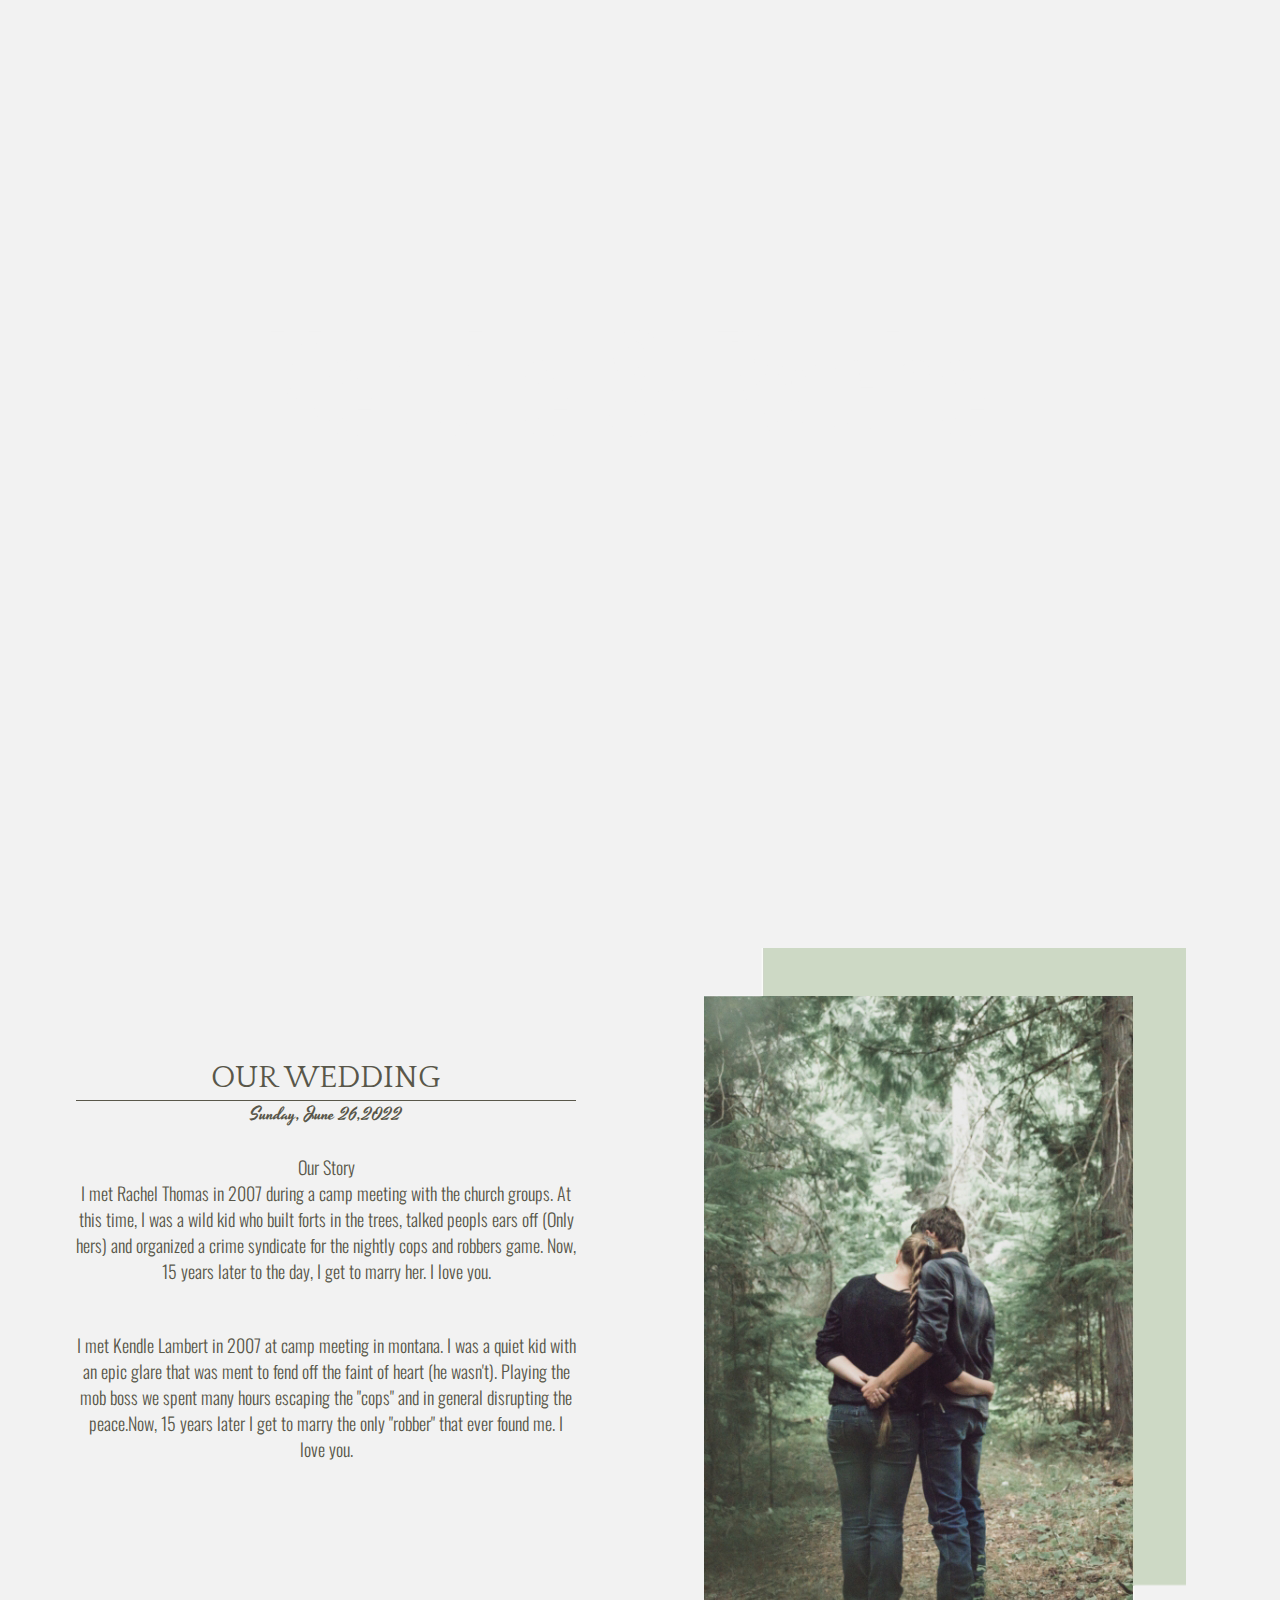
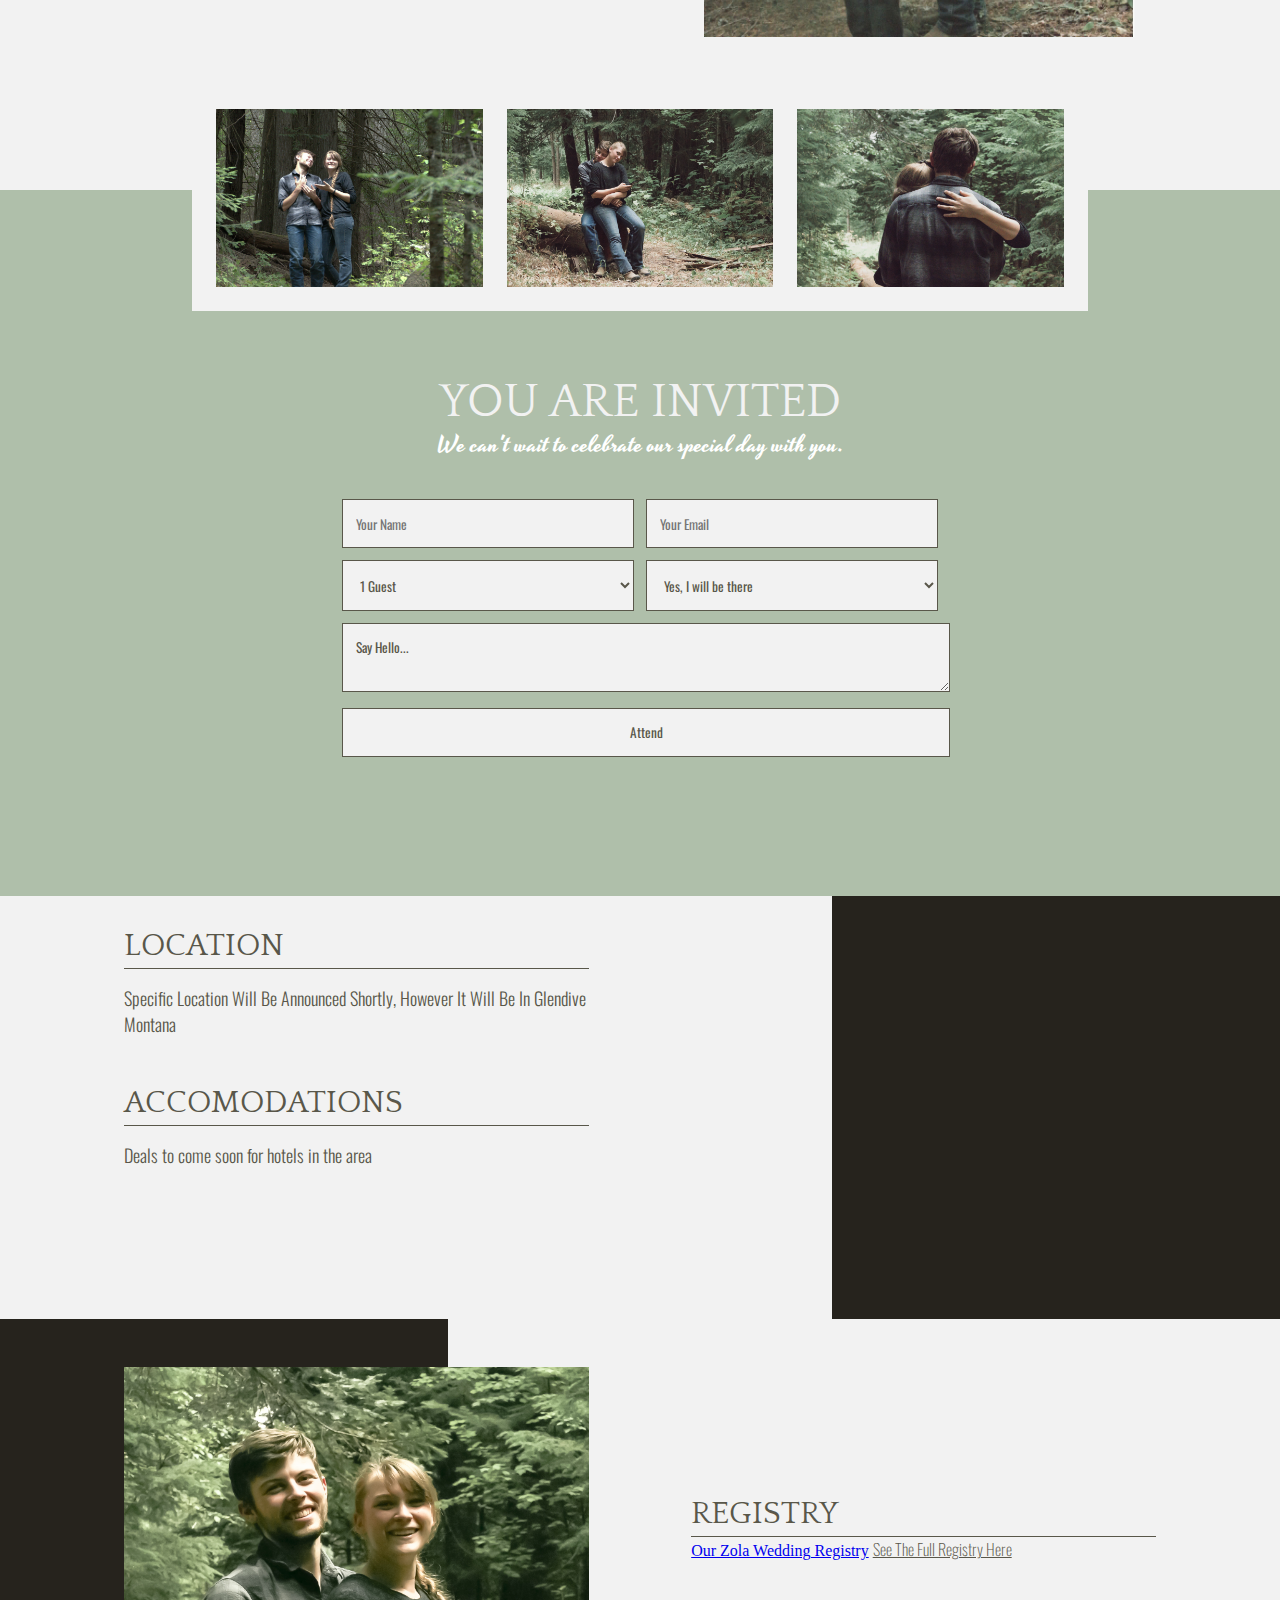
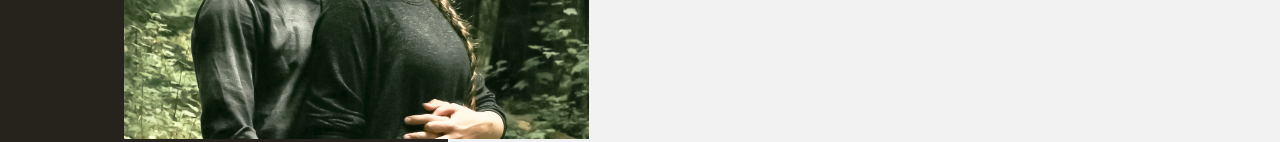
==== index.html @ 3923ec8f "Add files via upload" ====
<!DOCTYPE html>
<html lang="en">
<head>
    <meta charset="UTF-8">
    <meta http-equiv="X-UA-Compatible" content="IE=edge">
    <meta name="viewport" content="width=device-width, initial-scale=1.0">
    <title>Kendle-Rachel</title>
    <link rel="stylesheet" href="CSS/main.css">
    <link rel="preconnect" href="https://fonts.googleapis.com">
    <link rel="preconnect" href="https://fonts.gstatic.com" crossorigin>
    <link href="https://fonts.googleapis.com/css2?family=Oswald:wght@200;500&family=Quattrocento&family=Yesteryear&display=swap" rel="stylesheet">
</head>
<body>

    <header class="bg-image text-center sections">
            <div class="Outer">
                <div class="element">
                    <h1>Kendle & Rachel</h1>
                    <h2>June 26, 2022      Glendive, Montana</h2>
                    <center style="padding: 10px;"><h5 id="timer"></h5></center><script>var countDownDate = new Date("June 26, 2022 19:00:00").getTime();var x = setInterval(function() {var now = new Date().getTime();var distance = countDownDate - now;var days = Math.floor(distance / (1000 * 60 * 60 * 24));var hours = Math.floor((distance % (1000 * 60 * 60 * 24)) / (1000 * 60 * 60));var minutes = Math.floor((distance % (1000 * 60 * 60)) / (1000 * 60));var seconds = Math.floor((distance % (1000 * 60)) / 1000);document.getElementById("timer").innerHTML = days + "d " + hours + "h "+ minutes + "m " + seconds + "s ";if (distance < 0) {clearInterval(x);document.getElementById("timer").innerHTML = "The Time Has Come!";} }, 1000); </script> 
                </div>
            </div>
    </header>
    
    <section class="bg-light sections">
       <div class="container">
           <div class="split">
                <div class="left text-center">
                        <h3>Our Wedding</h3>
                        <p style="padding-bottom: 0rem; font-family: var(--ff-accent1); color: #59574A;">Sunday, June 26,2022</p>
                        <p><br>Our Story</br> I met Rachel Thomas in 2007 during a camp meeting with the church groups. At this time, I was a wild kid who built forts in the trees, talked peopls ears off (Only hers) and organized a crime syndicate for the nightly cops and robbers game. Now, 15 years later to the day, I get to marry her. I love you.</p>
                        <p>I met Kendle Lambert in 2007 at camp meeting in montana. I was a quiet kid with an epic glare that was ment to fend off the faint of heart (he wasn't). Playing the mob boss we spent many hours escaping the "cops" and in general disrupting the peace.Now, 15 years later I get to marry the only "robber" that ever found me. I love you.</p>
    
                    </div>  
                <div>
                    <img src="Assets\img_2.png" alt="">
                </div>    
            </div>
       </div> 
    </section>
    
    <section class="sections">
        <div class="spacer_outer">
            <div class="img_wrap">
                <div class="split_car">
                    <div><img src="Assets\img_3.jpg" alt=""></div>
                    <div><img src="Assets\img_4.jpg" alt=""></div>
                    <div><img src="Assets\img_5.jpg" alt=""></div>
                </div>
            
            </div>
            <div class="spacer"></div>
        </div>
      
    </section>
    
    <section class="forumsubmit sections">
        <div class="titlewrap">
            <h4>You are Invited</h4>
            <p style="font-family: var(--ff-accent1); padding-bottom: 2.5%; color: #fff; font-size: 1.5rem;">We can't wait to celebrate our special day with you.</p>
        </div>
        <form action="https://formsubmit.co/3272d052584c6387be9dce9b3032b037" method="POST">
            <!-- honeypot -->
            <input type="text" name="_honey" style="display: none;">
    
            <!-- Dipable Captcha-->
            <input type="hidden" name="_captcha" value="false">
            <!-- Success Message Link-->
            <input type="hidden" name="_next" value="http://kendle-rachel.com/success.html">
         
        <div class="formwrap"> 
           <div class="holder">
            <input class="input border" type="text" name="name" placeholder="Your Name" required>
            <input class="input border" type="email" name="email" placeholder="Your Email" required>
           </div> 
           <div class="holder">
            <select class="input border" name="Guests" required>
                <option value="1 Guest">1 Guest </option>
                <option value="1 Guest">2 Guests</option>
                <option value="1 Guest">3 Guests</option>
                <option value="1 Guest">4 Guests</option>
                <option value="1 Guest">5 Guests</option>
                <option value="1 Guest">6 Guests</option>
                <option value="1 Guest">7 Guests</option>
                <option value="1 Guest">8 Guests</option>
            </select>
    
            <select class="input border" name="Coming?" required>
                <option value="Yes, I will be there">Yes, I will be there</option>
                <option value="Sorry I cannot make it">Sorry, I am unable to make it</option>
            </select>
            </div>
            <div>
            <textarea class="subject border" placehorder="say hello">Say Hello...</textarea>
            </div>
            
            <div>
            <input class="submit border" type="submit" value="Attend">
            </div>
        </div> 
       </form>
    </section>
    
    <section class="bg-dark">
        <div class="footerouter">
            <div class="footerspacer"></div>
            <div class="container">
                <div class="split_footer divspace">
                    <div>
                    <h3>Location</h3>
                    <p style="padding-top: 1rem;">Specific Location Will Be Announced Shortly, However It Will Be In Glendive Montana</p>
                    <h3>Accomodations</h3>
                    <p style="padding-top: 1rem;">Deals to come soon for hotels in the area</p>
                    </div>
                    <div>
                        <img class="hero_footer"src="Assets\img_7.jpg" alt="">
                    </div>
                </div>
            </div>
        </div>
    </section>
    <section class="bg-dark">
        <div class="footerouter">
            <div class="footerspacertwo"></div>
            <div class="container">
                <div class="split_footer divspace">
                    <div>
                        <img src="Assets\img_9.jpg" alt="">
                    </div>
                    <div style="padding-bottom: 3rem;">
                    <h3 style="padding-top: 1rem;">Registry</h3>
                    <a class="zola-registry-embed" href="www.zola.com/registry/kendle-rachel" data-registry-key="kendle-rachel">Our Zola Wedding Registry</a><script>!function(e,t,n){var s,a=e.getElementsByTagName(t)[0];e.getElementById(n)||(s=e.createElement(t),s.id=n,s.async=!0,s.src="https://widget.zola.com/js/widget.js",a.parentNode.insertBefore(s,a))}(document,"script","zola-wjs");</script>
                    <a style="font-family: var(--ff-primary); font-weight: 100; color: var(--clr-primary-700); padding: 0;"href="https://www.zola.com/registry/kendle-rachel">See The Full Registry Here</a>
                   </div>
                    
                </div>
            </div>
        </div>
    </section>
    </body>
    </html>
---- CSS/main.css ----
:root{
    --clr-primary-400: #F2F2F2;
    --clr-neutral-500: #CDD9C5;
    --clr-primary-600: #AFBFAA;
    --clr-primary-700: #59574A;
    
    --clr-neutral-100: #fff;
    --clr-neutral-900: #26231D;

    --ff-primary: 'Oswald', sans-serif;
    --ff-accent: 'Quattrocento', serif;
    --ff-accent1: 'Yesteryear', serif;
}

*,
*::before,
*::after {
    box-sizing: border-box;
}

html{
    height: 100vh;
    background-color: var(--clr-primary-400);
}

.bg-image{
 background-image: url("../Assets/bg.jpg");
 width: 100%;
 height: 100vh;
 background-position: center;
 background-repeat: no-repeat;
 background-size: cover;
 position: relative;
}

body {
    margin: 0;
    min-height: 100vh;
    max-width: 100vw;
}
h1{
    font-family: var(--ff-primary);
    color: var(--clr-primary-400);
    font-weight: 400;
    font-size: 8rem;
    margin: 0;
}
@media (max-width: 40em)
{
    h1{
        font-size: 4rem;
    }
}
h2{
    font-family:var(--ff-accent);
    color: var(--clr-primary-400);
    margin: 0;
}
h5{
    font-family:var(--ff-accent1);
    color: var(--clr-primary-400);
    margin: 0;
    font-size: 1.5rem;
    font-weight: 100;
}
.outer{
    position: relative;
}

.element{
    position: absolute;
    width: 90vw;
    padding-bottom: 100px;
  top: 50%; left: 50%;
  transform: translateX(-50%) translateY(-50%);
}

.troubleshoot {
    border: 2px solid black
}

h3{

    font-family: var(--ff-accent);
    font-size: 2rem;
    color: var(--clr-primary-700);
    font-weight: 300;
    border-bottom: 1px solid #59574A;
    padding-bottom: 5px;
    margin: 0;
    text-transform: uppercase;
}
h4{

    font-family: var(--ff-accent);
    font-size: 3rem;
    color: var(--clr-primary-400);
    font-weight: 300;
    padding-bottom: 0;
    margin: 0;
    text-transform: uppercase;
}
p{

 font-family: var(--ff-primary);
 font-size: 1.126rem;
 font-weight: 300;
 margin: 0;
 padding-bottom: 3rem;
 color: var(--clr-primary-700);
 
}

img{
    display: block;
    max-width: 100%;
    padding-top: 1rem;
}

.img_wrap {
    position: relative;
    padding: 1.5rem;
    background-color: var(--clr-primary-400);
    width:70vw;
    margin-left: auto;
    margin-right: auto;
    z-index: 1;

}
.spacer_outer {
height: 100%;
overflow: hidden;
position: relative;
}
.spacer {
    position: absolute;
    bottom: 0;
    z-index: 0;
    height: 50%;
    width: 100%;
    background-color: var(--clr-primary-600);
}

.split_car{
    display: flex;
    flex-direction: column;
}
@media (min-width: 40em) {
    .split_car {
        flex-direction: row;
        justify-content: center;
        align-items: center;
    }

    .split_car > * {
        flex-basis: 100%;
    }

    .split_car > * + * {
        margin-left: 1.5em;
    }
}

.text-center {
    text-align: center;
}

.split{
    display: flex;
    flex-direction: column;
}

@media (min-width: 40em) {
    .split {
        flex-direction: row;
        justify-content: center;
        align-items: center;
    }

    .split > * {
        flex-basis: 100%;
    }

    .split > * + * {
        margin-left: 8em;
    }
}

header{
    padding: 2rem 0;
}
.sections {
    padding-top: 2rem;
}

@media (min-width: 40em) {
    header,
    .sections{
        padding: 2rem 0;
        padding-bottom: 0;
    }
}

.titlewrap{
    text-align: center;
}
.forumsubmit{
    background-color: var(--clr-primary-600);
    height: 75vh;
    width: 100%;
    padding: 4em;
}

@media (min-width: 40em){
    .forumsubmit{
        padding-inline: 2em;
        width: 100%;
        height: 65vh;
    }
    .formwrap{
        width: 75%;
        padding-left: 25%;
        padding-bottom: 10vh;
    }
}
.holder{
    display: flex;
    flex-direction: row;
}
.input{
    padding: 1em;
    width: 100vw;
    font-family: var(--ff-primary);
    color: var(--clr-primary-700);
}
.subject{
    font-family: var(--ff-primary);
    color: var(--clr-primary-700);
    padding: 1em;
    max-width: 100%;
    min-width: 100%;
}
.submit {
    width: 100%;
    padding: 1em;
    font-family: var(--ff-primary);
    color: var(--clr-primary-700);
}

.border{
    border-style: solid;
    border-width: 1px;
    margin: 1%;
    border-color: var(--clr-primary-700);
    background-color: var(--clr-primary-400);
}
.container{
    margin-inline: auto;
    width: min(90%, 70.5rem);
}
.bg-light{
    background-color: var(--clr-primary-400);
}
.bg-mid{
    color:var(--clr-primary-400);
    background-color: var(--clr-primary-600);
}

.bg-dark{
    color:var(--clr-primary-400);
    height: auto;
    overflow: hidden;
    position: relative;
}
.footerouter{
    width: 100vw;
    margin: 0;
    padding: 0;
}
.footerspacer{
    position: absolute;
    z-index: -1;
    right: 0;
    width: 0;
    height: 100%;
    background-color: var(--clr-neutral-900);
}

.split_footer{
    display: flex;
    flex-direction: column;
    padding: 3rem;
    padding-bottom: 1rem;
}

.divspace{
    padding-top: 2rem;
}
.footerspacertwo{
    position: absolute;
    z-index: -1;
    width: 0;
    height: 100%;
    background-color: var(--clr-neutral-900);
    
}



@media (min-width: 40em) {
    .split_footer {
        flex-direction: row;
        justify-content: center;
        align-items: center;
    }
 
    .footerspacer{
    width: 35%;
    }
    .footerspacertwo{  
    width: 35%;
    }
    .split_footer > * {
        flex-basis: 100%;
    }

    .split_footer > * + * {
        margin-left: 8vw;
    }
    .bg-dark{
        height: 47vh;
    }

}
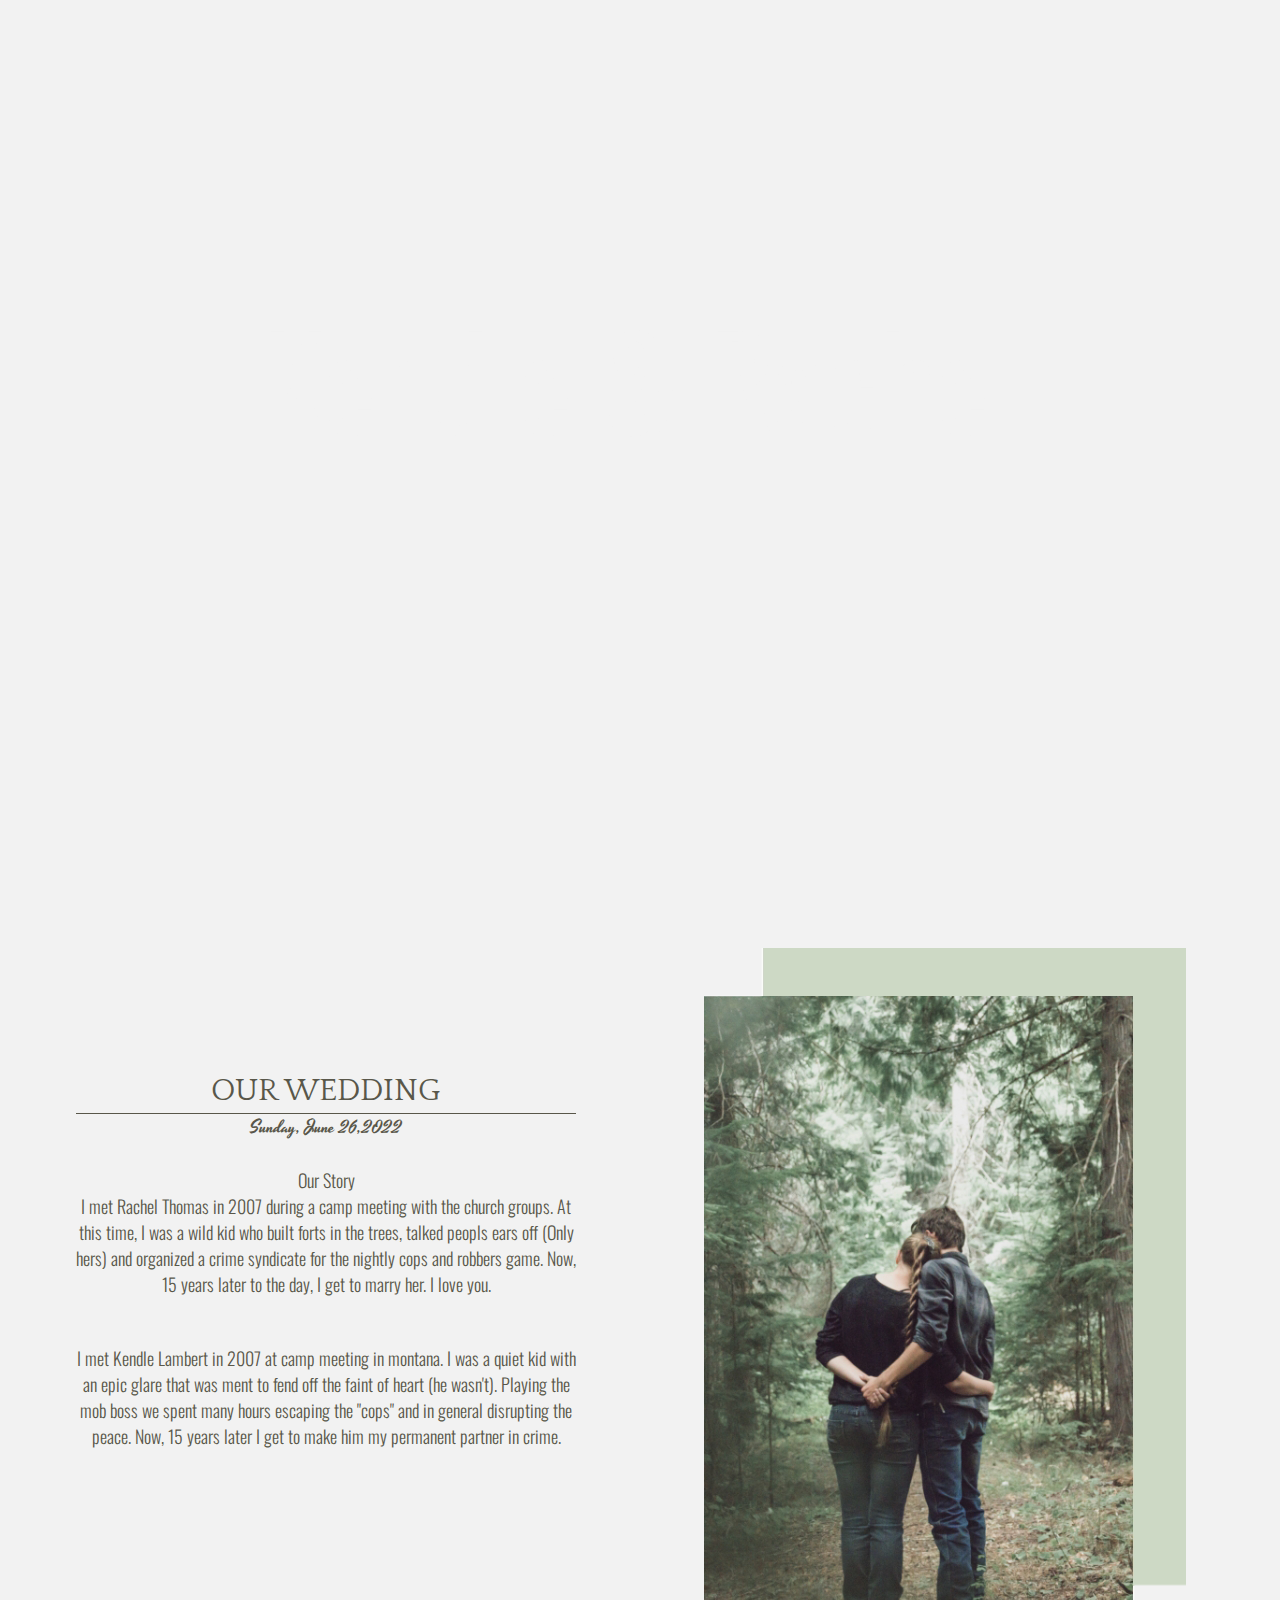
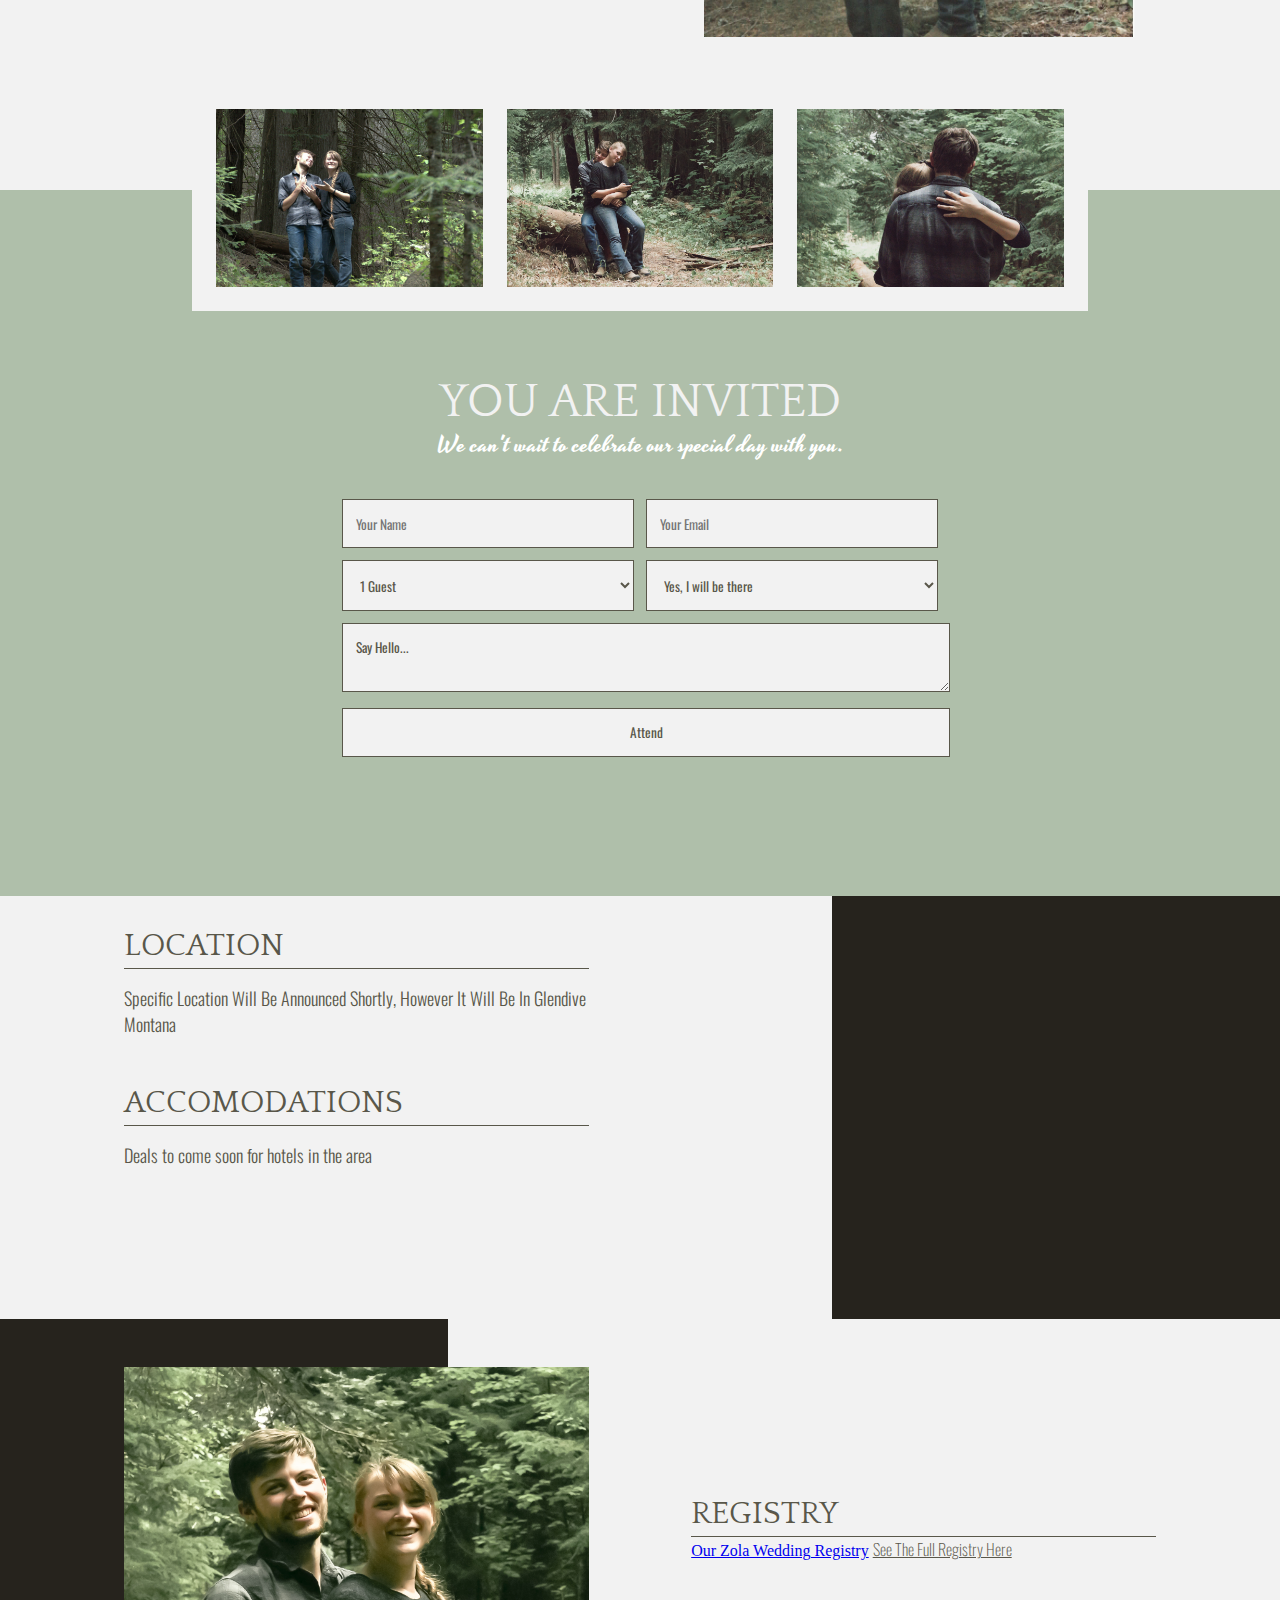
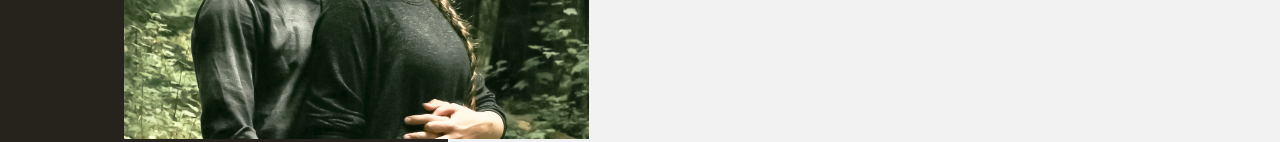
==== commit 9807ec80: "Update index.html" ====
--- a/index.html
+++ b/index.html
@@ -29,7 +29,7 @@
                         <h3>Our Wedding</h3>
                         <p style="padding-bottom: 0rem; font-family: var(--ff-accent1); color: #59574A;">Sunday, June 26,2022</p>
                         <p><br>Our Story</br> I met Rachel Thomas in 2007 during a camp meeting with the church groups. At this time, I was a wild kid who built forts in the trees, talked peopls ears off (Only hers) and organized a crime syndicate for the nightly cops and robbers game. Now, 15 years later to the day, I get to marry her. I love you.</p>
-                        <p>I met Kendle Lambert in 2007 at camp meeting in montana. I was a quiet kid with an epic glare that was ment to fend off the faint of heart (he wasn't). Playing the mob boss we spent many hours escaping the "cops" and in general disrupting the peace.Now, 15 years later I get to marry the only "robber" that ever found me. I love you.</p>
+                        <p>I met Kendle Lambert in 2007 at camp meeting in montana. I was a quiet kid with an epic glare that was ment to fend off the faint of heart (he wasn't). Playing the mob boss we spent many hours escaping the "cops" and in general disrupting the peace. Now, 15 years later I get to make him my permanent partner in crime.</p>
     
                     </div>  
                 <div>
@@ -138,4 +138,4 @@
         </div>
     </section>
     </body>
-    </html>+    </html>
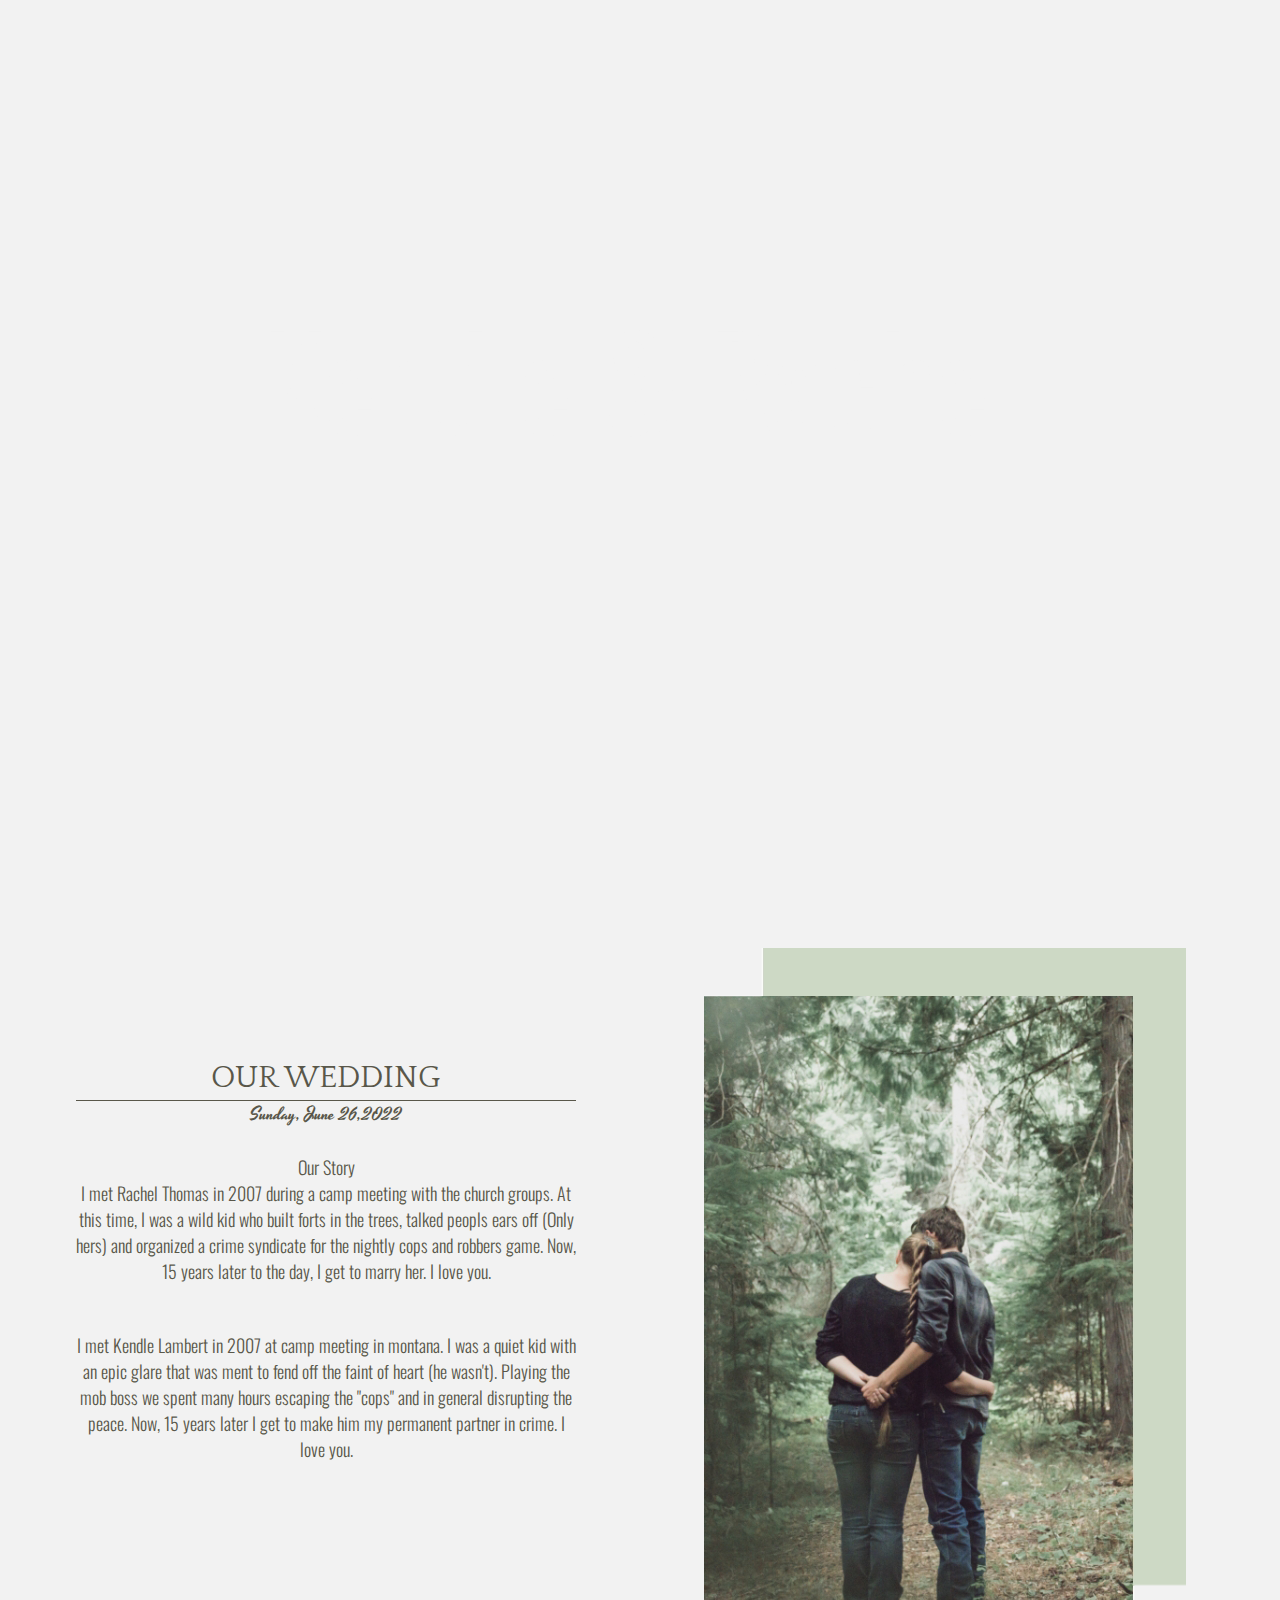
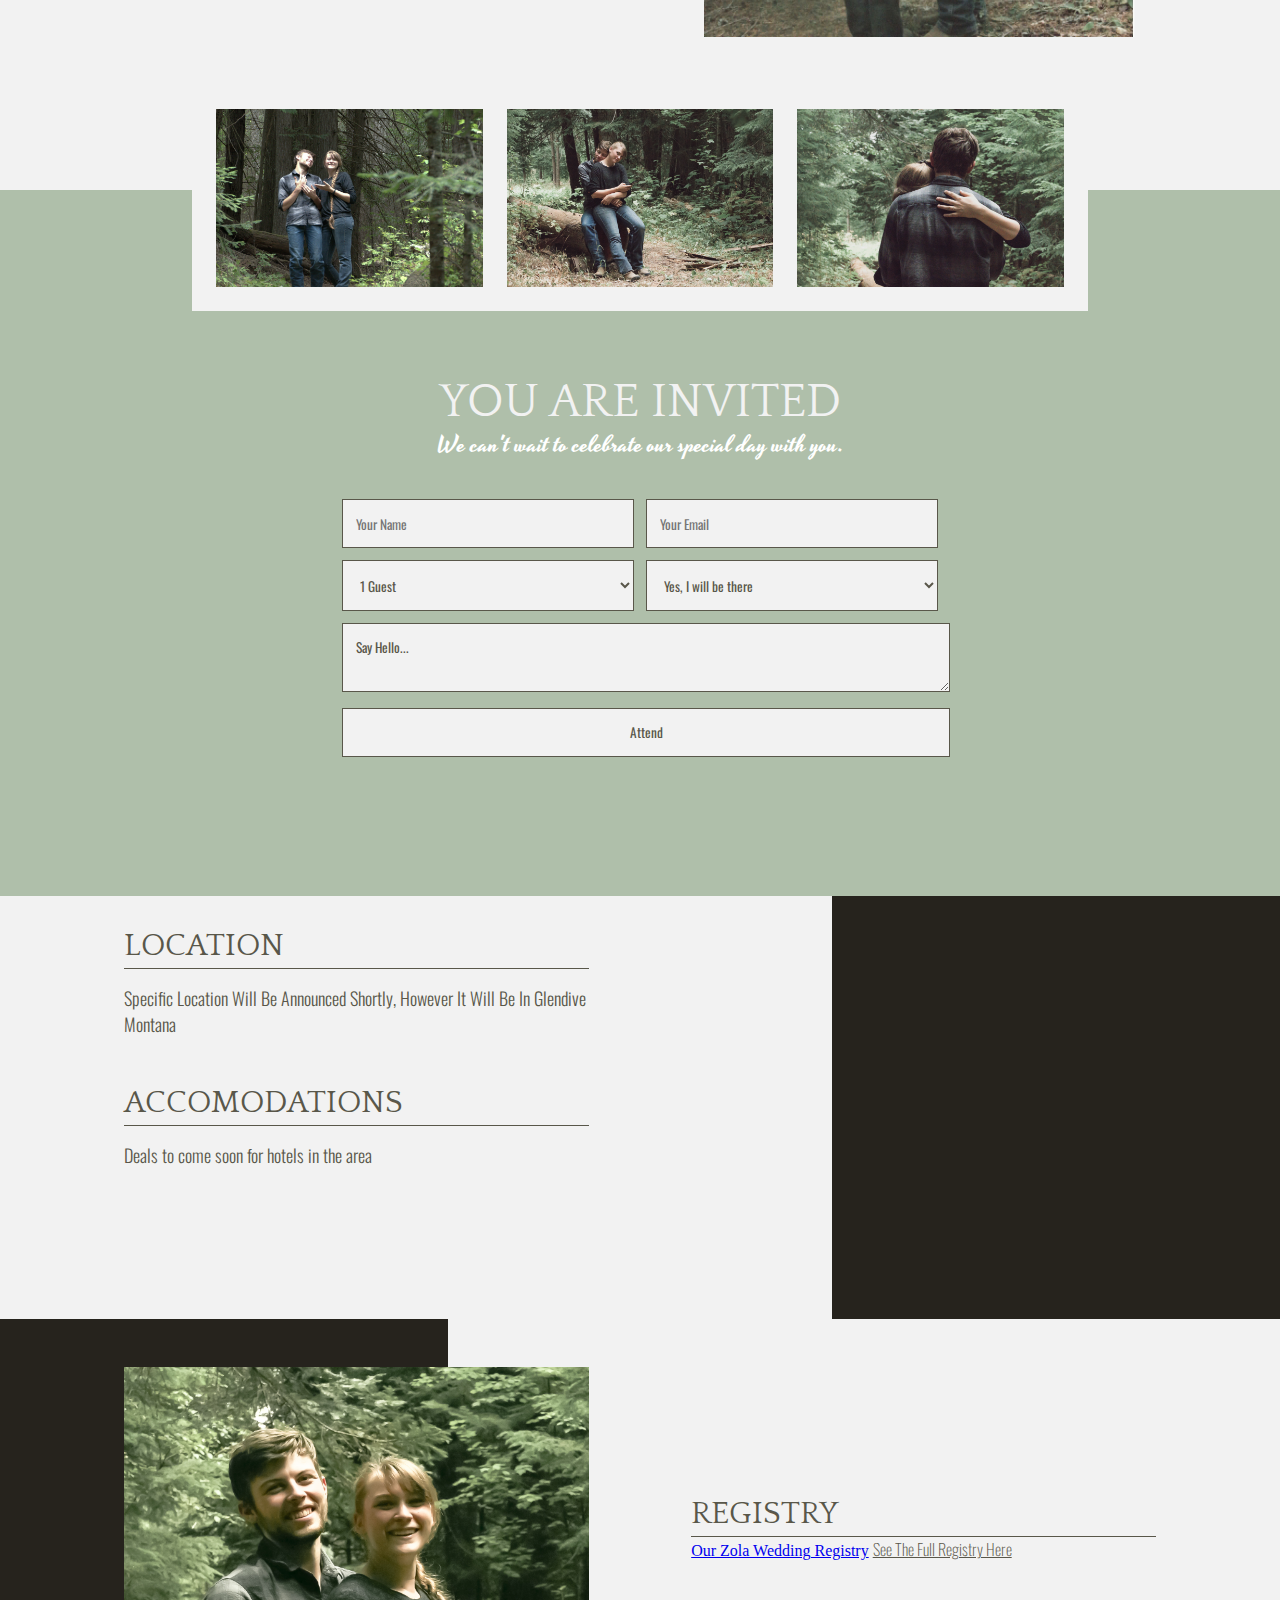
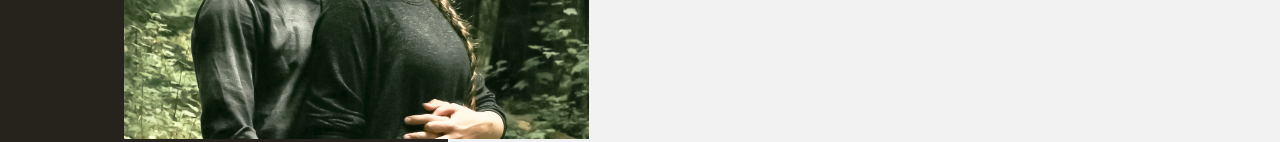
==== commit 5a71a147: "Update index.html" ====
--- a/index.html
+++ b/index.html
@@ -29,7 +29,7 @@
                         <h3>Our Wedding</h3>
                         <p style="padding-bottom: 0rem; font-family: var(--ff-accent1); color: #59574A;">Sunday, June 26,2022</p>
                         <p><br>Our Story</br> I met Rachel Thomas in 2007 during a camp meeting with the church groups. At this time, I was a wild kid who built forts in the trees, talked peopls ears off (Only hers) and organized a crime syndicate for the nightly cops and robbers game. Now, 15 years later to the day, I get to marry her. I love you.</p>
-                        <p>I met Kendle Lambert in 2007 at camp meeting in montana. I was a quiet kid with an epic glare that was ment to fend off the faint of heart (he wasn't). Playing the mob boss we spent many hours escaping the "cops" and in general disrupting the peace. Now, 15 years later I get to make him my permanent partner in crime.</p>
+                        <p>I met Kendle Lambert in 2007 at camp meeting in montana. I was a quiet kid with an epic glare that was ment to fend off the faint of heart (he wasn't). Playing the mob boss we spent many hours escaping the "cops" and in general disrupting the peace. Now, 15 years later I get to make him my permanent partner in crime. I love you.</p>
     
                     </div>  
                 <div>
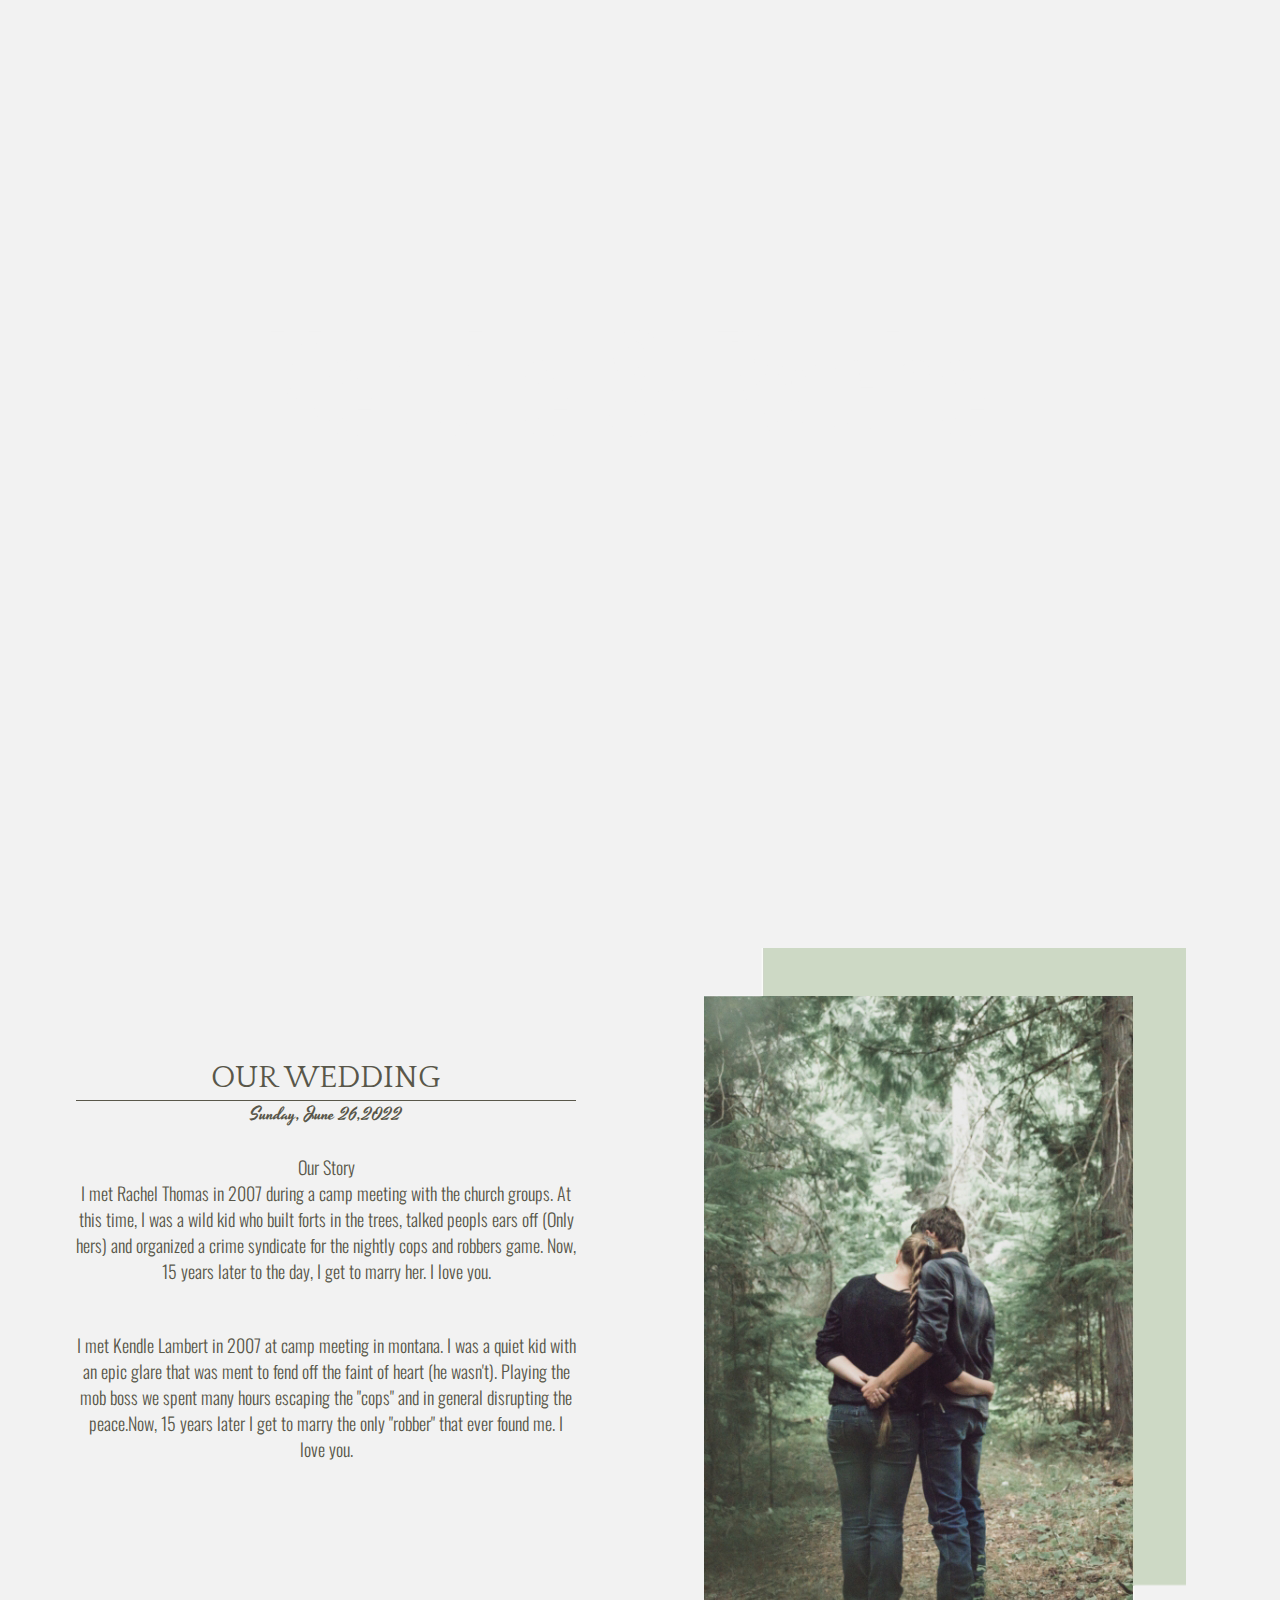
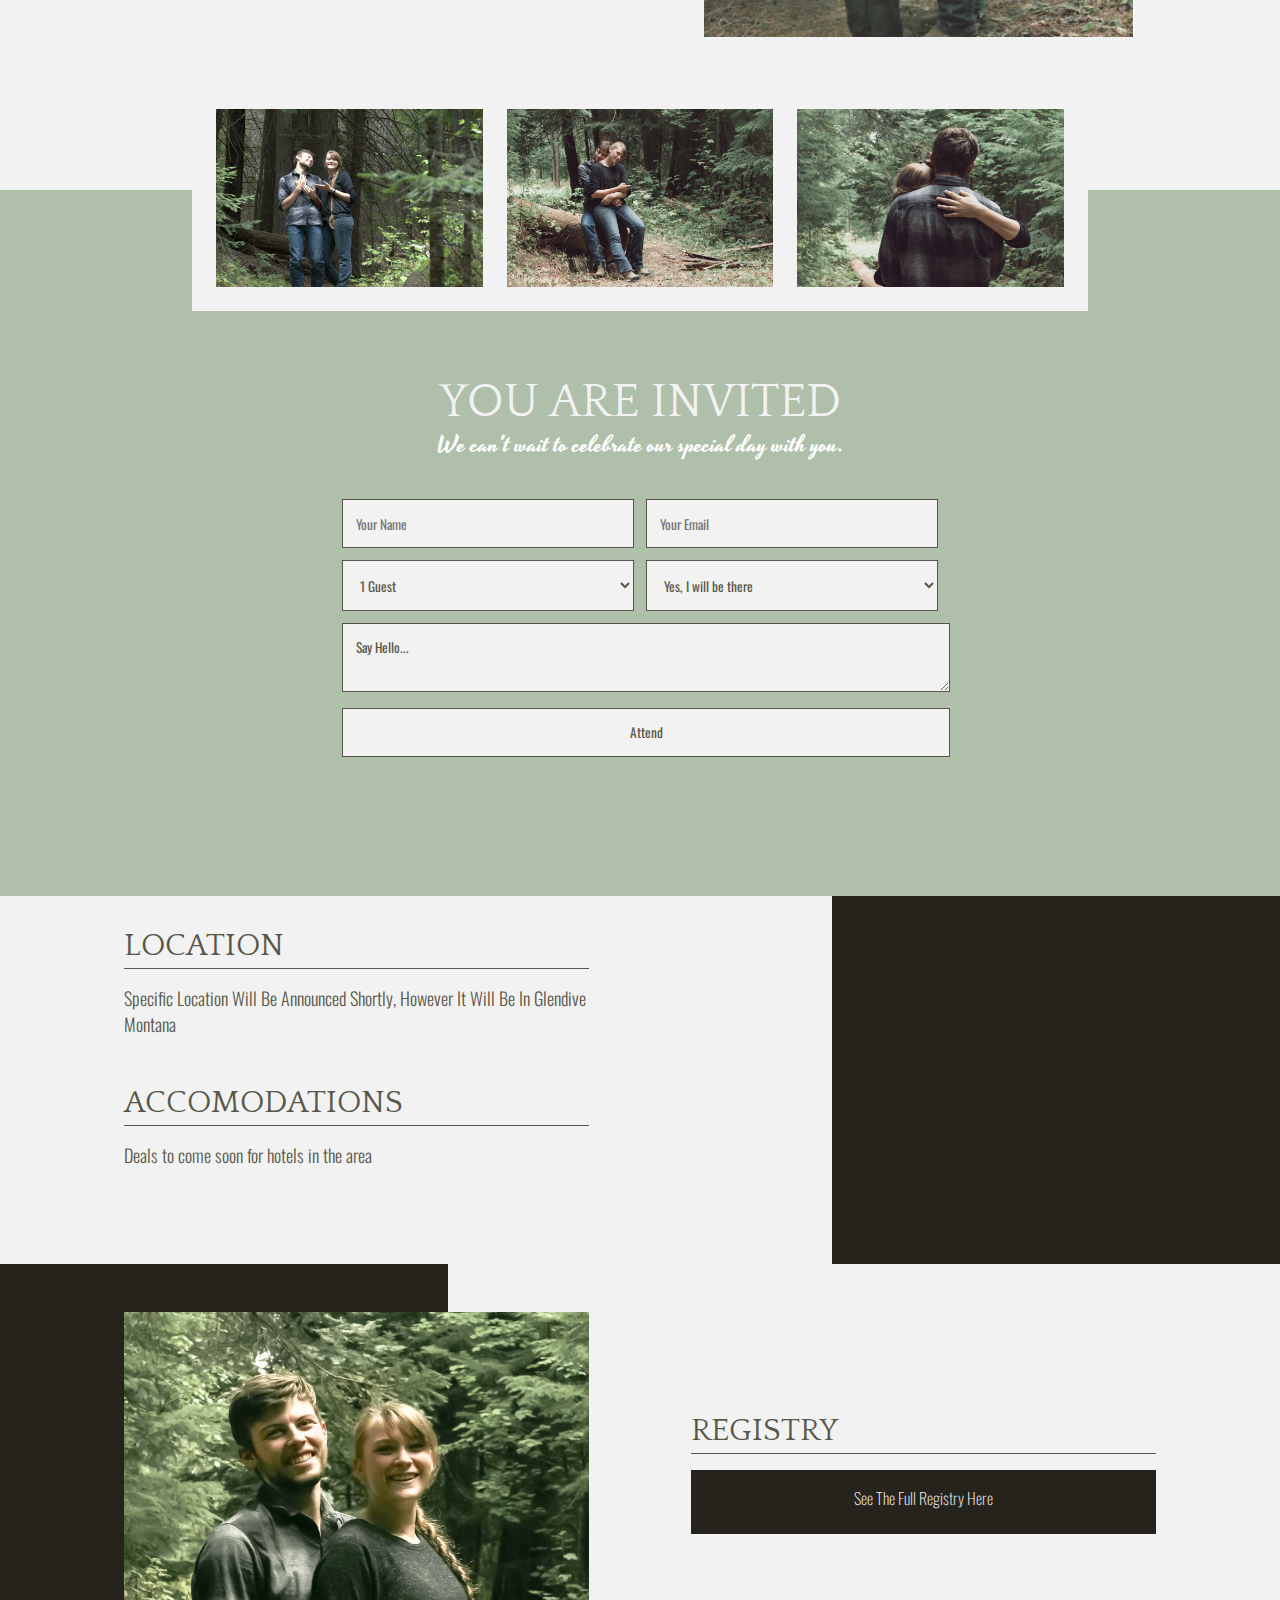
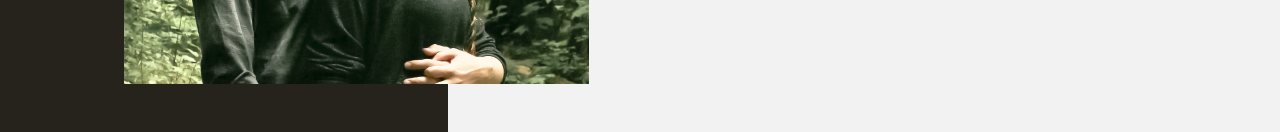
==== commit a26faeee: "Add files via upload" ====
--- a/index.html
+++ b/index.html
@@ -29,7 +29,7 @@
                         <h3>Our Wedding</h3>
                         <p style="padding-bottom: 0rem; font-family: var(--ff-accent1); color: #59574A;">Sunday, June 26,2022</p>
                         <p><br>Our Story</br> I met Rachel Thomas in 2007 during a camp meeting with the church groups. At this time, I was a wild kid who built forts in the trees, talked peopls ears off (Only hers) and organized a crime syndicate for the nightly cops and robbers game. Now, 15 years later to the day, I get to marry her. I love you.</p>
-                        <p>I met Kendle Lambert in 2007 at camp meeting in montana. I was a quiet kid with an epic glare that was ment to fend off the faint of heart (he wasn't). Playing the mob boss we spent many hours escaping the "cops" and in general disrupting the peace. Now, 15 years later I get to make him my permanent partner in crime. I love you.</p>
+                        <p>I met Kendle Lambert in 2007 at camp meeting in montana. I was a quiet kid with an epic glare that was ment to fend off the faint of heart (he wasn't). Playing the mob boss we spent many hours escaping the "cops" and in general disrupting the peace.Now, 15 years later I get to marry the only "robber" that ever found me. I love you.</p>
     
                     </div>  
                 <div>
@@ -129,13 +129,12 @@
                     </div>
                     <div style="padding-bottom: 3rem;">
                     <h3 style="padding-top: 1rem;">Registry</h3>
-                    <a class="zola-registry-embed" href="www.zola.com/registry/kendle-rachel" data-registry-key="kendle-rachel">Our Zola Wedding Registry</a><script>!function(e,t,n){var s,a=e.getElementsByTagName(t)[0];e.getElementById(n)||(s=e.createElement(t),s.id=n,s.async=!0,s.src="https://widget.zola.com/js/widget.js",a.parentNode.insertBefore(s,a))}(document,"script","zola-wjs");</script>
-                    <a style="font-family: var(--ff-primary); font-weight: 100; color: var(--clr-primary-700); padding: 0;"href="https://www.zola.com/registry/kendle-rachel">See The Full Registry Here</a>
-                   </div>
+                   
+                    <div id="RBwrap"><a Class="Registry_button"style="font-family: var(--ff-primary); font-weight: 100;"href="https://www.zola.com/registry/kendle-rachel">See The Full Registry Here</a></div></div>
                     
                 </div>
             </div>
         </div>
     </section>
     </body>
-    </html>
+    </html>--- a/CSS/main.css
+++ b/CSS/main.css
@@ -304,14 +304,32 @@
     background-color: var(--clr-neutral-900);
     
 }
-
-
+#RBwrap{
+    margin-top: 1rem;
+    position: relative;
+    text-align: center;
+    padding: 1rem;
+    height: 4rem;
+    width: 100%;
+    background-color: var(--clr-neutral-900);
+}
+.Registry_button{
+    height: 1rem;
+    width: 6rem;
+    color: var(--clr-primary-400);
+    background-color: var(--clr-neutral-900);
+    text-decoration: none;
+}
 
 @media (min-width: 40em) {
+    #RBwrap{
+        width: 100%;
+    }
     .split_footer {
         flex-direction: row;
         justify-content: center;
         align-items: center;
+        padding-bottom: 3rem;
     }
  
     .footerspacer{
@@ -328,7 +346,7 @@
         margin-left: 8vw;
     }
     .bg-dark{
-        height: 47vh;
-    }
-
-}
+        height: auto;
+    }
+
+}
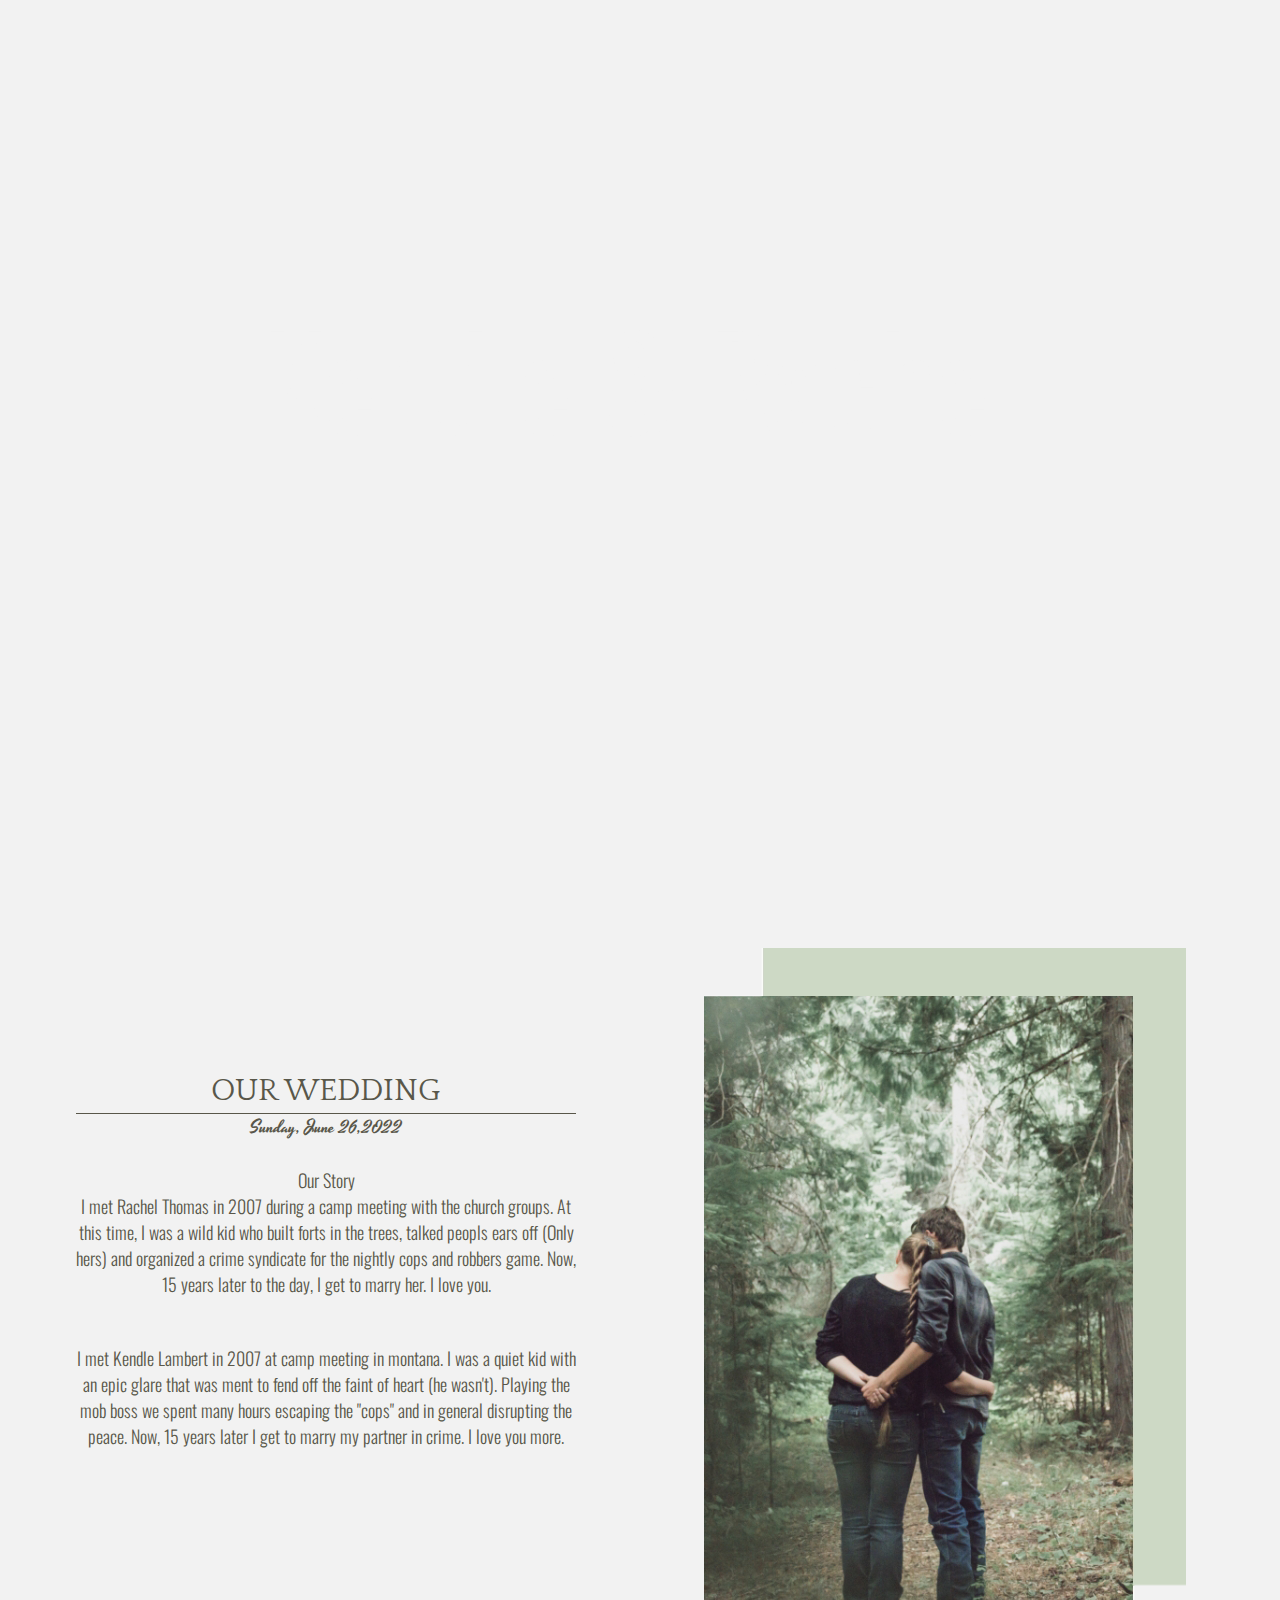
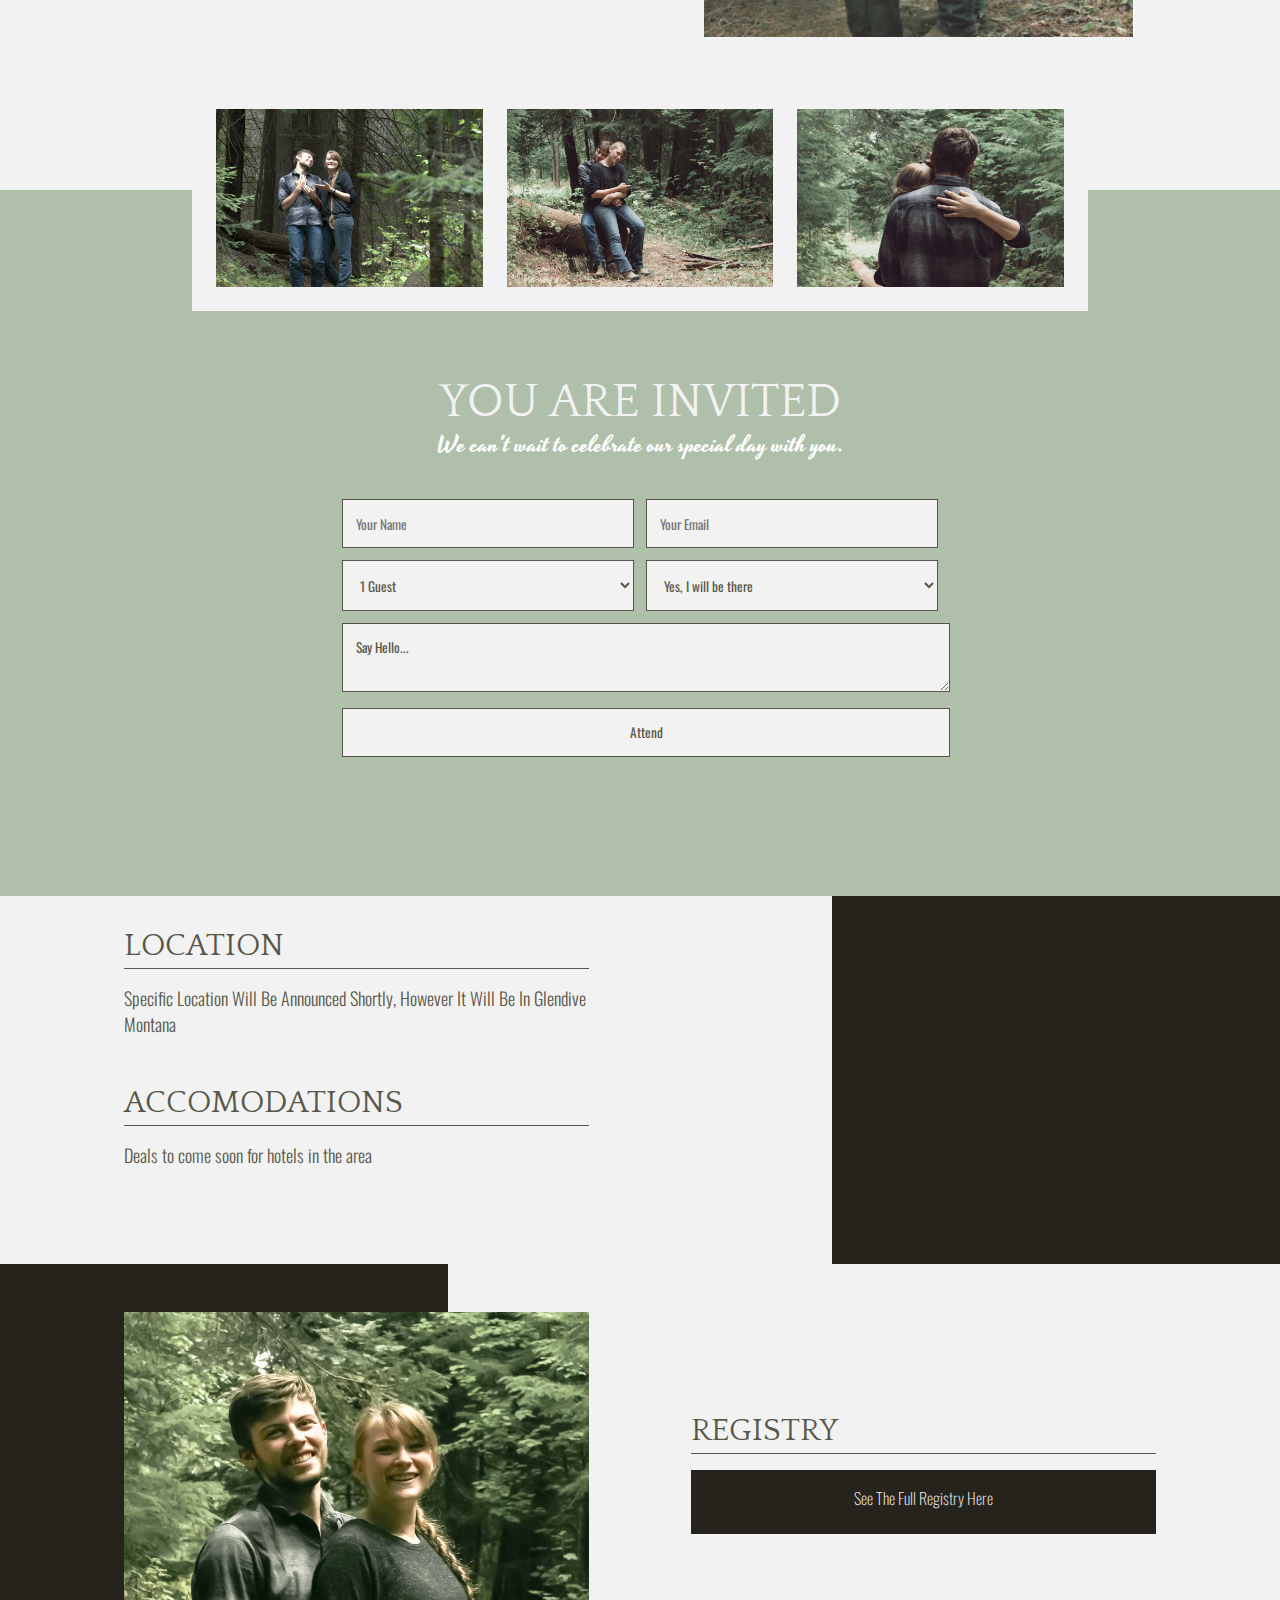
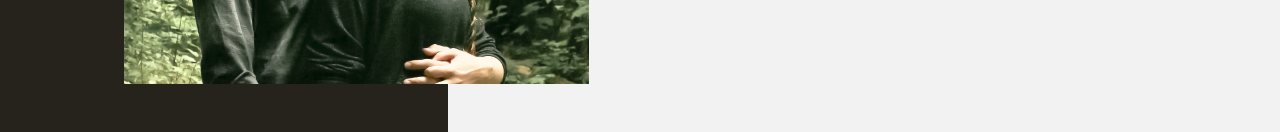
==== commit 979f949a: "Add files via upload" ====
--- a/index.html
+++ b/index.html
@@ -29,7 +29,7 @@
                         <h3>Our Wedding</h3>
                         <p style="padding-bottom: 0rem; font-family: var(--ff-accent1); color: #59574A;">Sunday, June 26,2022</p>
                         <p><br>Our Story</br> I met Rachel Thomas in 2007 during a camp meeting with the church groups. At this time, I was a wild kid who built forts in the trees, talked peopls ears off (Only hers) and organized a crime syndicate for the nightly cops and robbers game. Now, 15 years later to the day, I get to marry her. I love you.</p>
-                        <p>I met Kendle Lambert in 2007 at camp meeting in montana. I was a quiet kid with an epic glare that was ment to fend off the faint of heart (he wasn't). Playing the mob boss we spent many hours escaping the "cops" and in general disrupting the peace.Now, 15 years later I get to marry the only "robber" that ever found me. I love you.</p>
+                        <p>I met Kendle Lambert in 2007 at camp meeting in montana. I was a quiet kid with an epic glare that was ment to fend off the faint of heart (he wasn't). Playing the mob boss we spent many hours escaping the "cops" and in general disrupting the peace. Now, 15 years later I get to marry my partner in crime. I love you more.</p>
     
                     </div>  
                 <div>
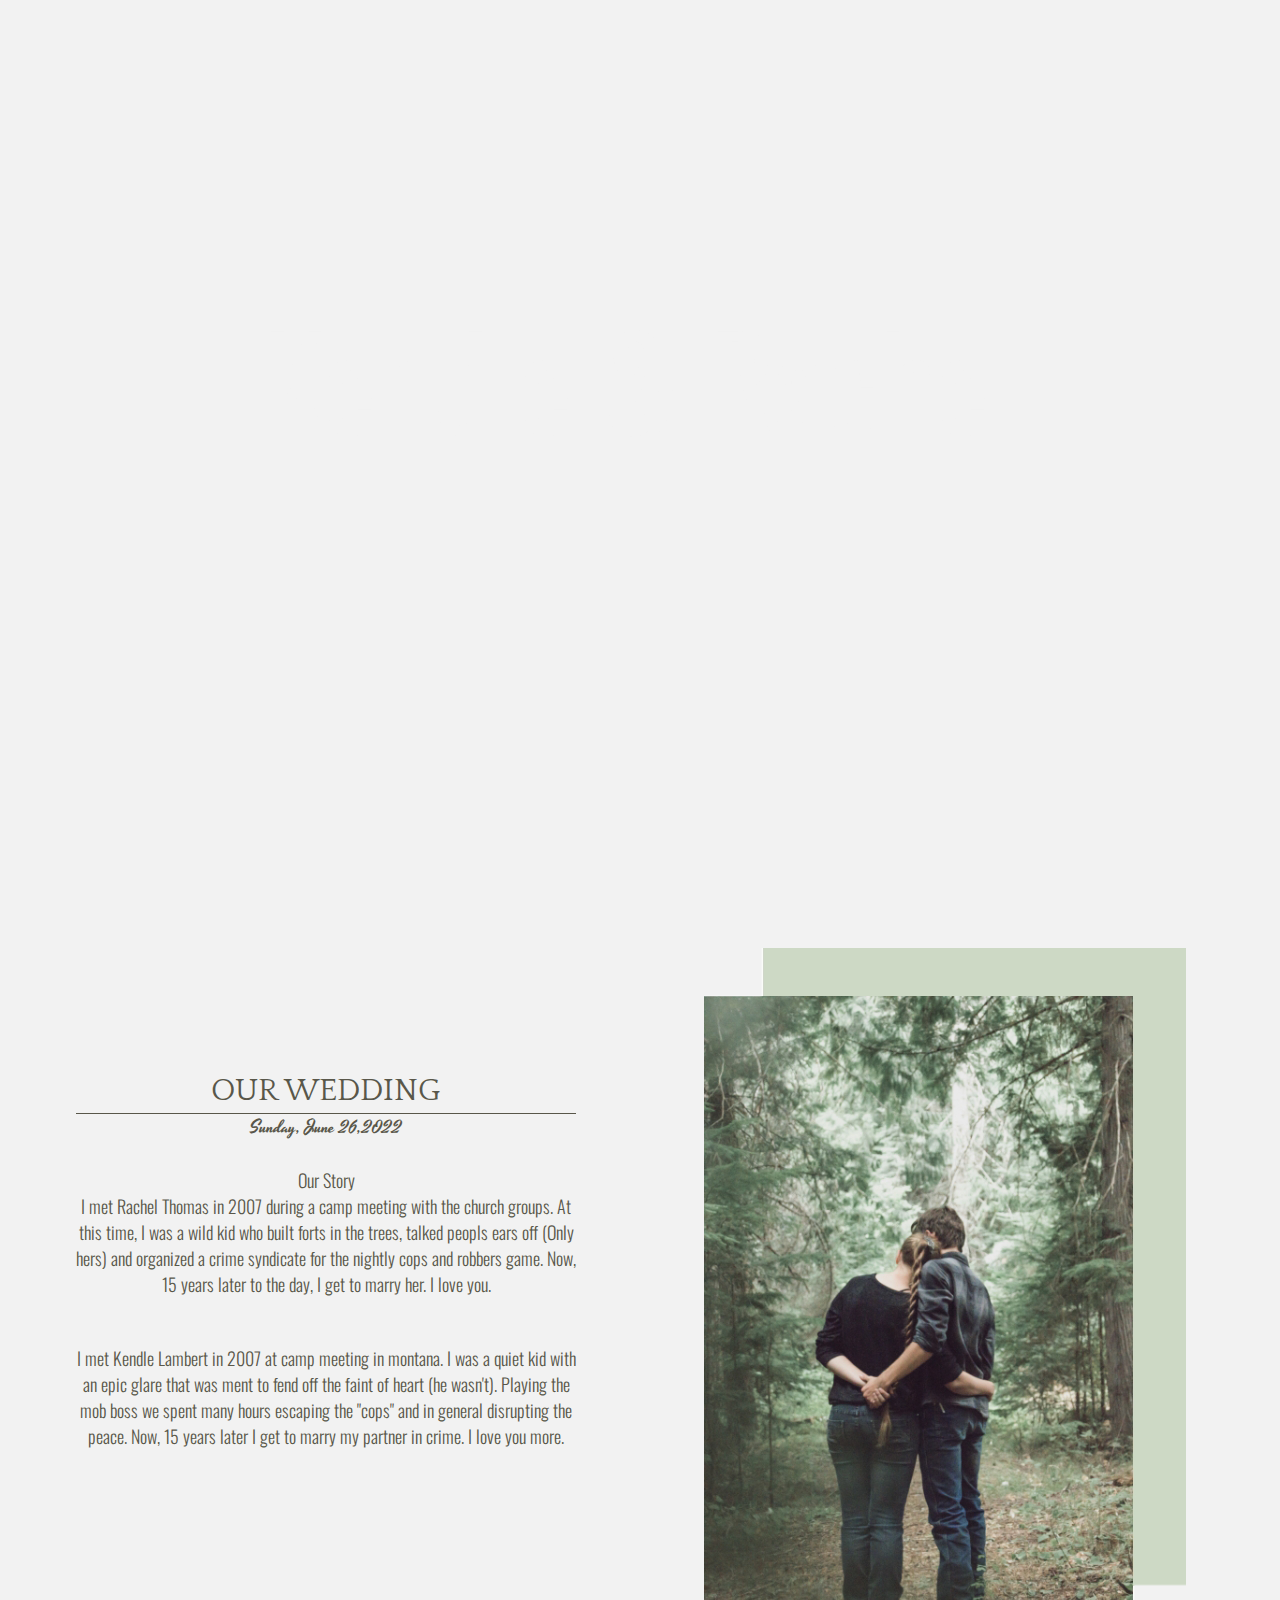
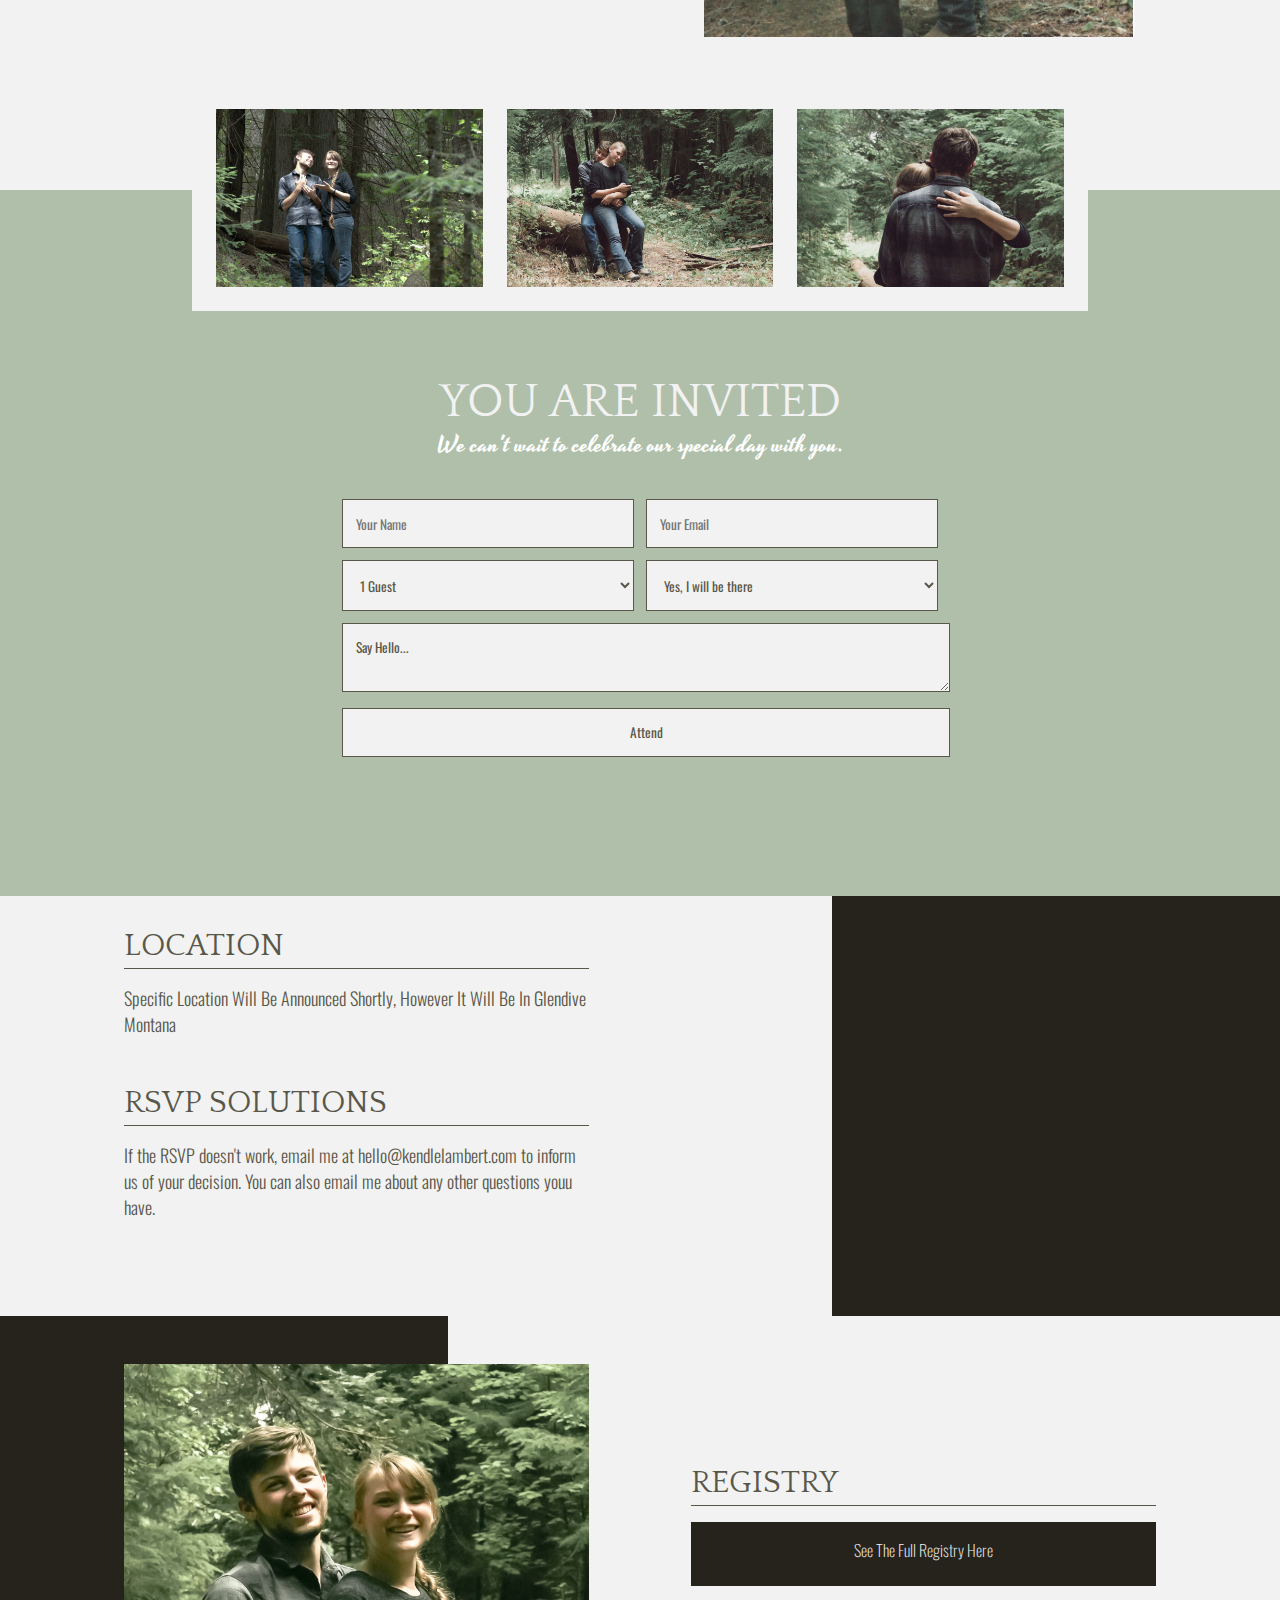
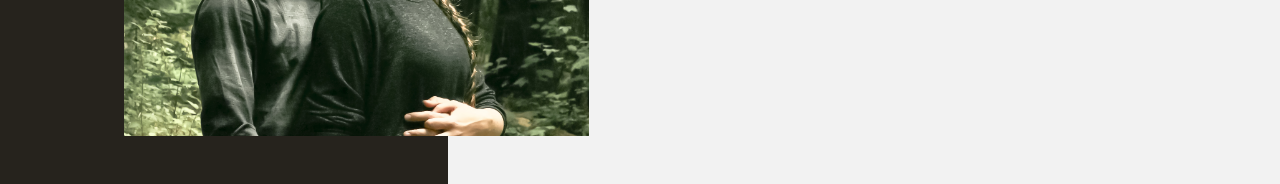
==== commit 2499a080: "Update index.html" ====
--- a/index.html
+++ b/index.html
@@ -109,8 +109,8 @@
                     <div>
                     <h3>Location</h3>
                     <p style="padding-top: 1rem;">Specific Location Will Be Announced Shortly, However It Will Be In Glendive Montana</p>
-                    <h3>Accomodations</h3>
-                    <p style="padding-top: 1rem;">Deals to come soon for hotels in the area</p>
+                    <h3>RSVP Solutions</h3>
+                    <p style="padding-top: 1rem;">If the RSVP doesn't work, email me at hello@kendlelambert.com to inform us of your decision. You can also email me about any other questions youu have.</p>
                     </div>
                     <div>
                         <img class="hero_footer"src="Assets\img_7.jpg" alt="">
@@ -130,11 +130,11 @@
                     <div style="padding-bottom: 3rem;">
                     <h3 style="padding-top: 1rem;">Registry</h3>
                    
-                    <div id="RBwrap"><a Class="Registry_button"style="font-family: var(--ff-primary); font-weight: 100;"href="https://www.zola.com/registry/kendle-rachel">See The Full Registry Here</a></div></div>
+                    <div id="RBwrap"><a Class="Registry_button"style="font-family: var(--ff-primary); font-weight: 100;"href="https://www.wayfair.com/registry/wedding/547c819d-8e47-4cb2-ac65-6e96fd7f23f7">See The Full Registry Here</a></div></div>
                     
                 </div>
             </div>
         </div>
     </section>
     </body>
-    </html>+    </html>
